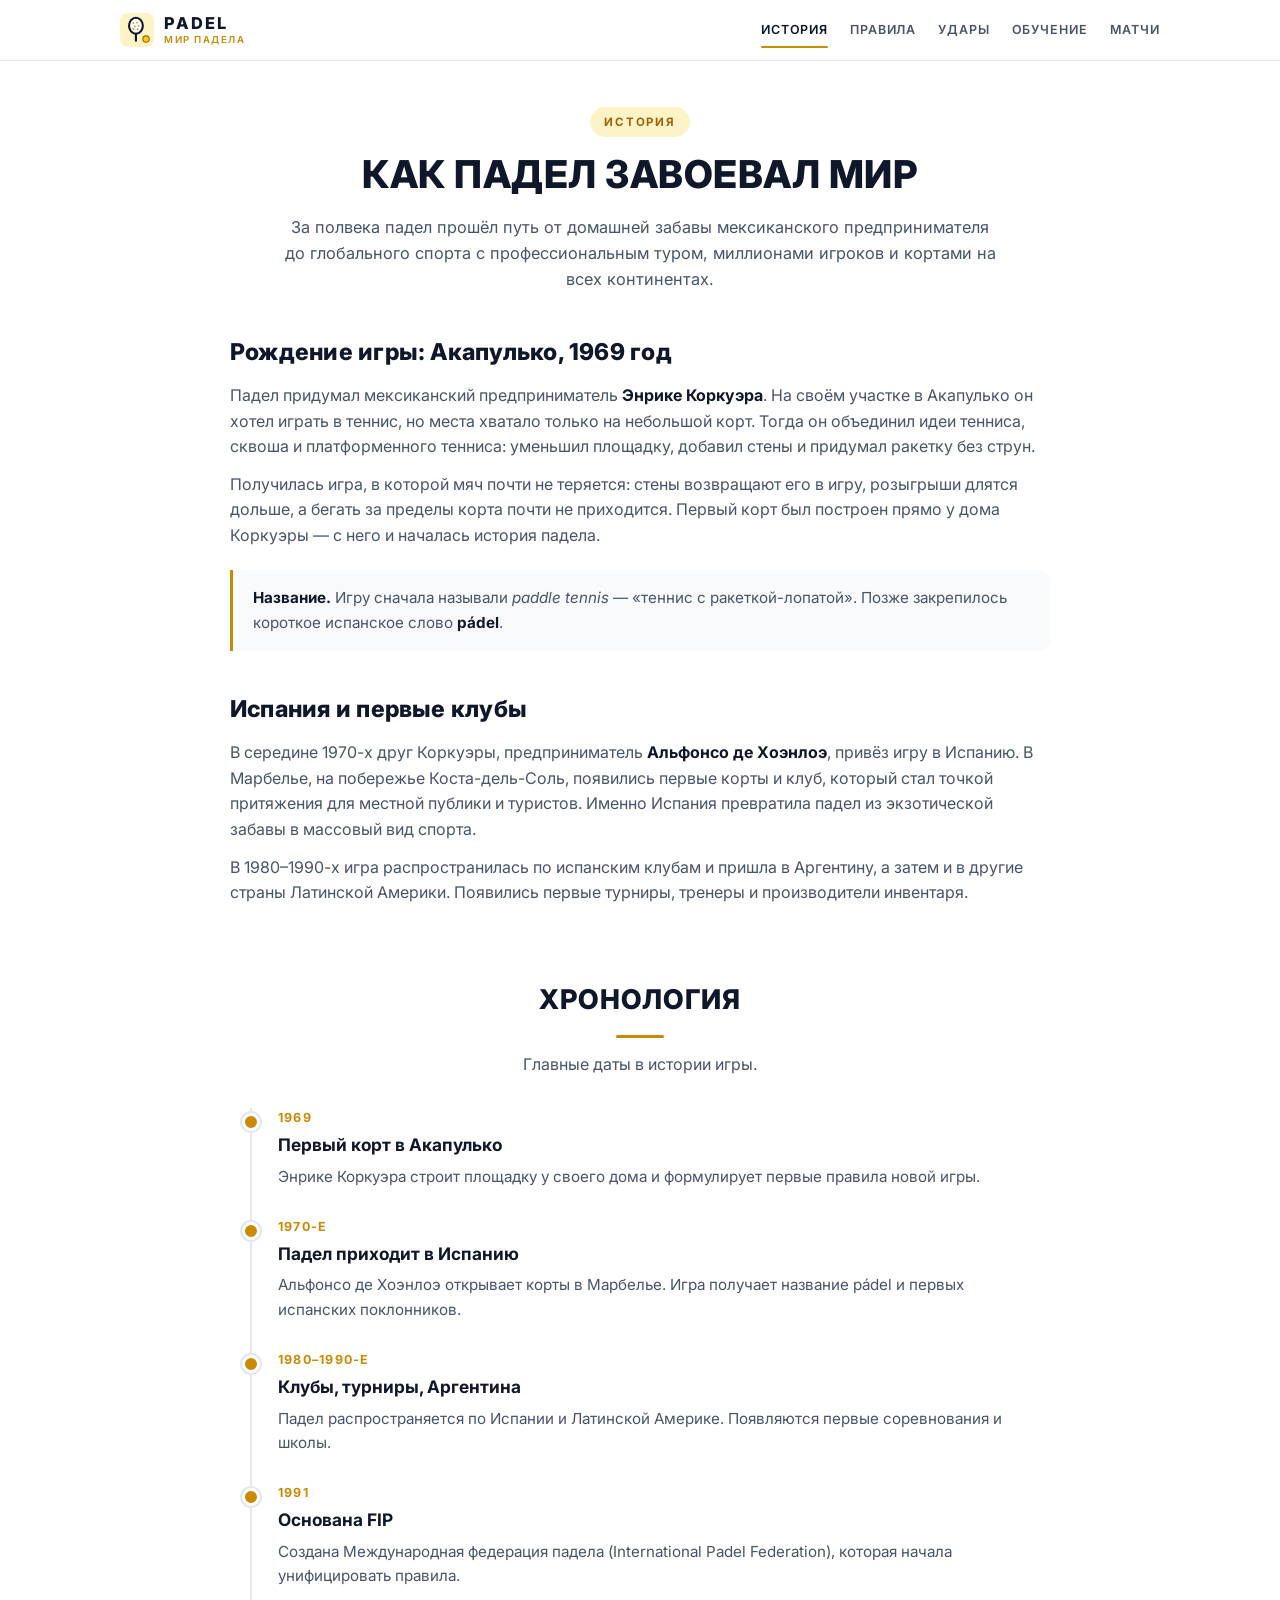
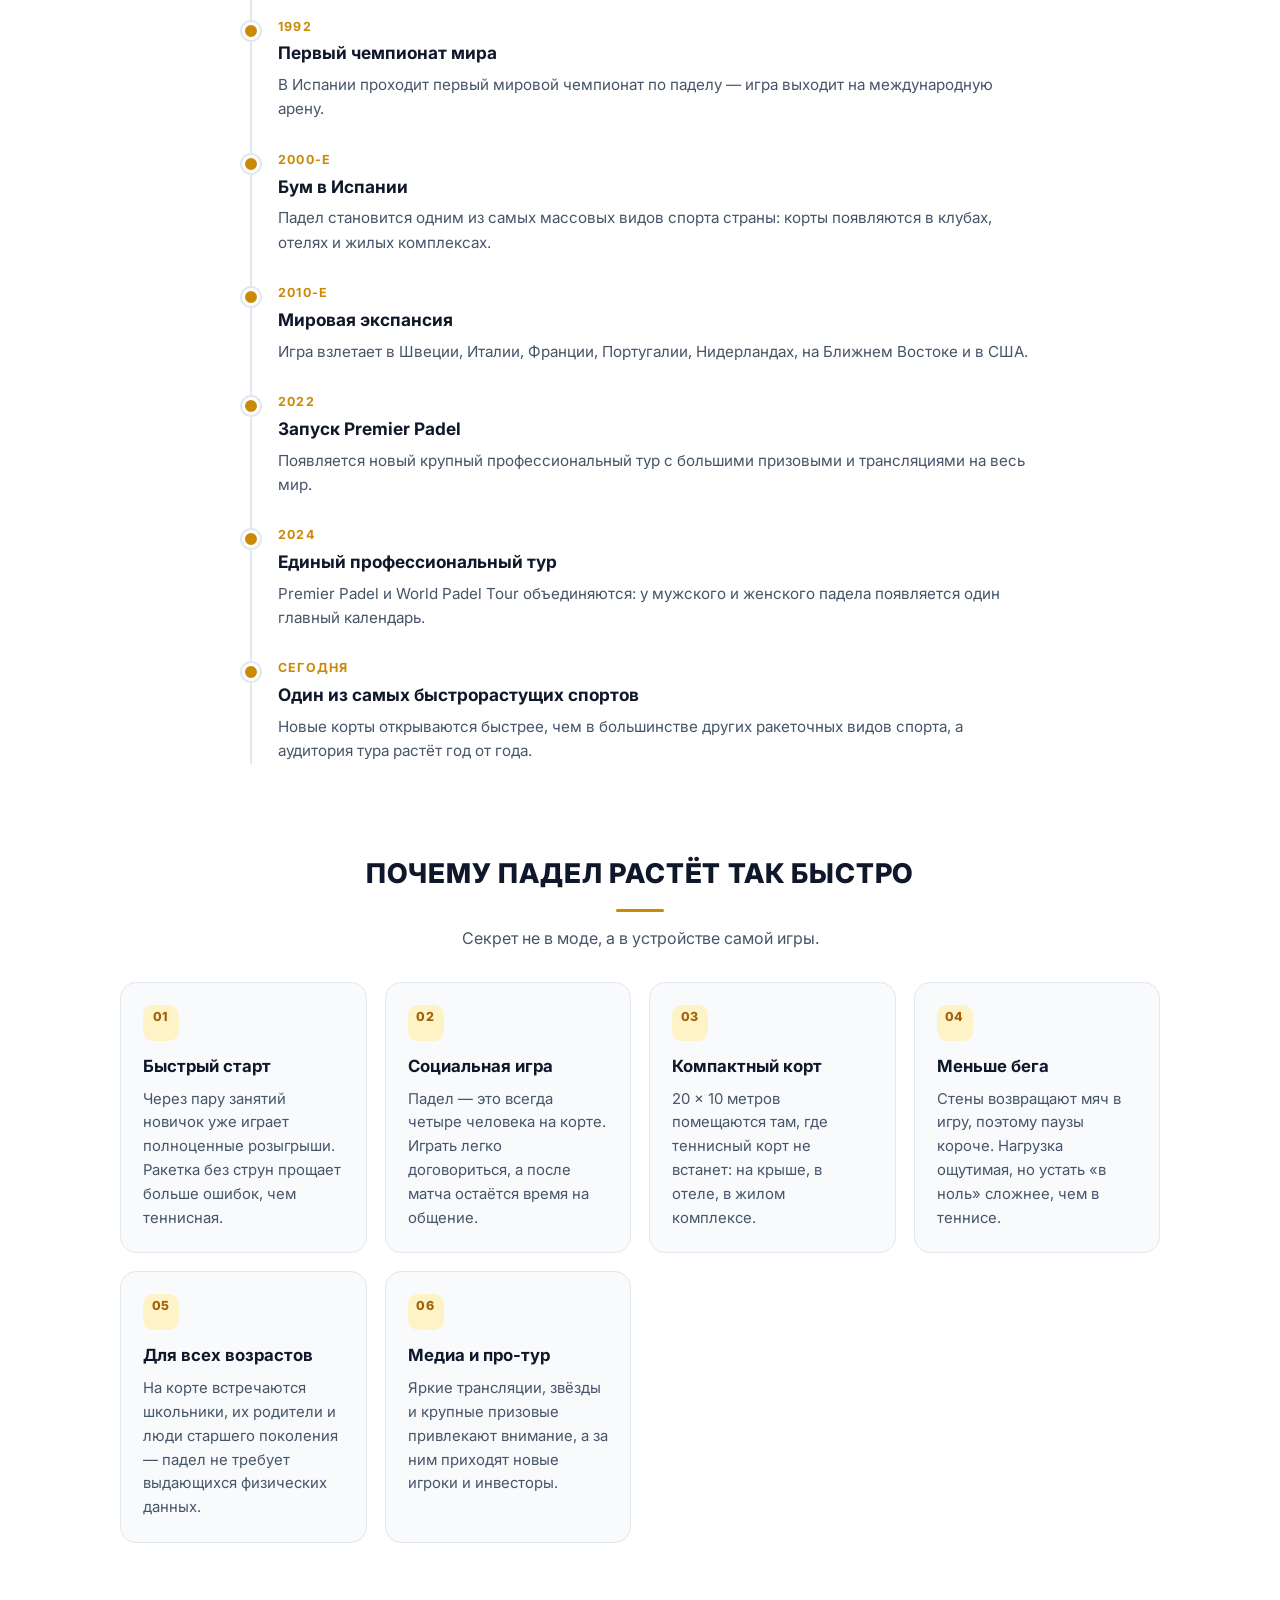
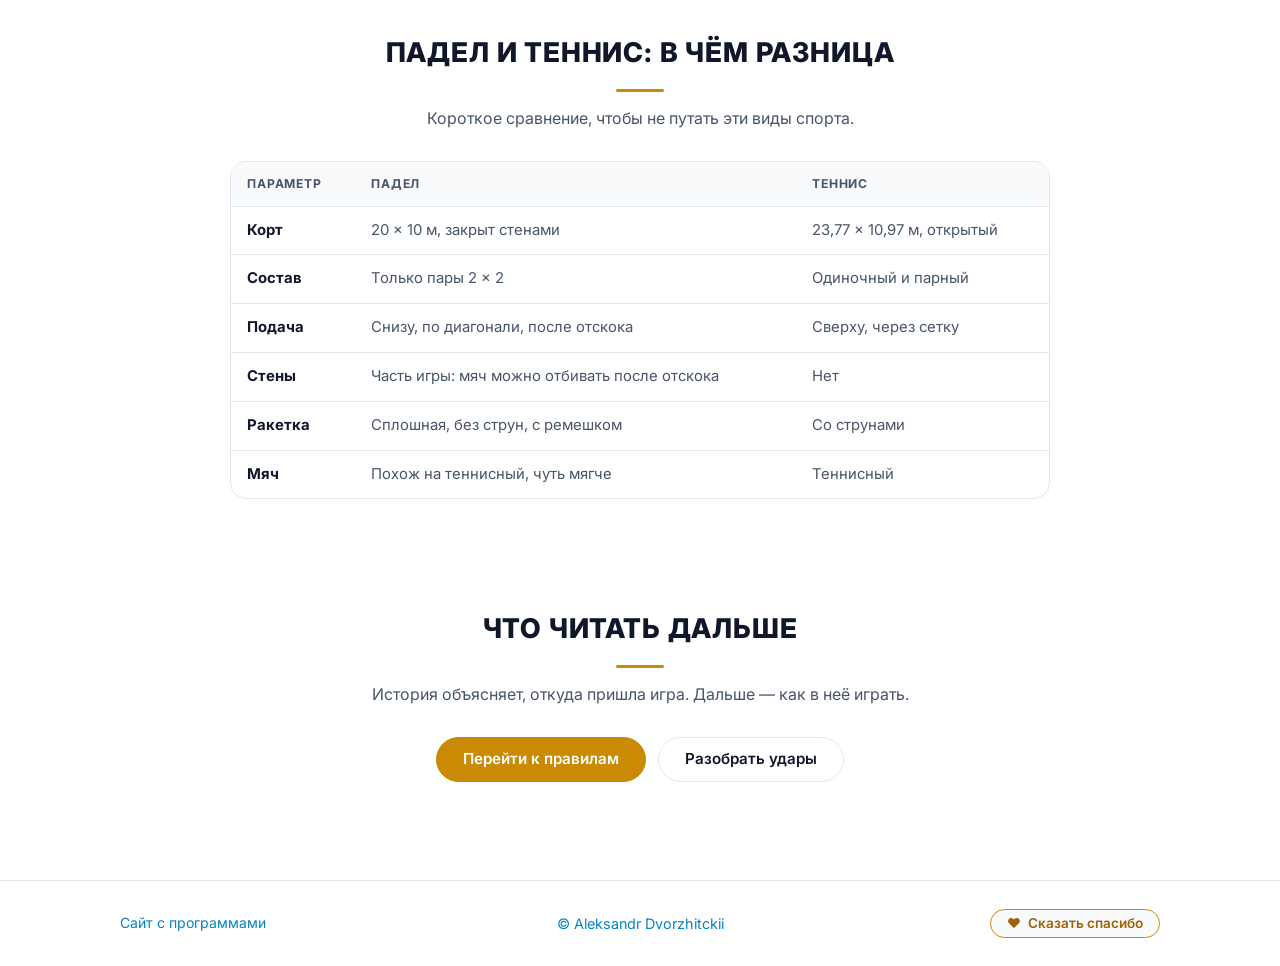
==== history.html @ b7a2c3af "Сайт про падел: история, правила, удары и видео" ====
<!DOCTYPE html>
<html lang="ru">
<head>
  <meta charset="UTF-8" />
  <meta name="viewport" content="width=device-width, initial-scale=1.0" />
  <title>История падела и рост популярности — PADEL</title>
  <link rel="icon" type="image/svg+xml" href="assets/img/logo.svg" />
  <meta name="description" content="История падела: от первого корта в Акапулько в 1969 году до мирового бума. Как игра появилась, пришла в Испанию и стала одним из самых быстрорастущих видов спорта." />
  <meta property="og:title" content="История падела и рост популярности" />
  <meta property="og:description" content="От Акапулько-1969 до профессионального тура Premier Padel: как падел завоевал мир." />
  <meta property="og:type" content="article" />
  <meta property="og:locale" content="ru_RU" />

  <link rel="preconnect" href="https://fonts.googleapis.com" />
  <link rel="preconnect" href="https://fonts.gstatic.com" crossorigin />
  <link href="https://fonts.googleapis.com/css2?family=Inter:wght@400;500;600;700;800&display=swap" rel="stylesheet" />
  <link rel="stylesheet" href="assets/css/style.css" />
  <script src="assets/js/main.js" defer></script>
</head>
<body>
  <a class="skip-link" href="#main">Перейти к содержимому</a>

  <header class="site-header">
    <div class="container header-inner">
      <a class="brand" href="index.html" aria-label="Padel — на главную">
        <img class="brand-mark" src="assets/img/logo.svg" alt="" width="34" height="34" />
        <span class="brand-text">PADEL<small>МИР ПАДЕЛА</small></span>
      </a>
      <nav class="nav" aria-label="Основная навигация">
        <a href="history.html" aria-current="page">История</a>
        <a href="rules.html">Правила</a>
        <a href="strokes.html">Удары</a>
        <a href="tutorials.html">Обучение</a>
        <a href="matches.html">Матчи</a>
      </nav>
    </div>
  </header>

  <main id="main">
    <section class="page-head">
      <div class="container">
        <span class="eyebrow">История</span>
        <h1>Как падел завоевал мир</h1>
        <p class="lead">
          За полвека падел прошёл путь от домашней забавы мексиканского
          предпринимателя до глобального спорта с профессиональным туром,
          миллионами игроков и кортами на всех континентах.
        </p>
      </div>
    </section>

    <section class="section-tight">
      <div class="container">
        <div class="prose">
          <h2>Рождение игры: Акапулько, 1969 год</h2>
          <p>
            Падел придумал мексиканский предприниматель
            <strong>Энрике Коркуэра</strong>. На своём участке в Акапулько
            он хотел играть в теннис, но места хватало только на небольшой
            корт. Тогда он объединил идеи тенниса, сквоша и платформенного
            тенниса: уменьшил площадку, добавил стены и придумал ракетку
            без струн.
          </p>
          <p>
            Получилась игра, в которой мяч почти не теряется: стены
            возвращают его в игру, розыгрыши длятся дольше, а бегать за
            пределы корта почти не приходится. Первый корт был построен
            прямо у дома Коркуэры — с него и началась история падела.
          </p>

          <div class="callout">
            <strong>Название.</strong> Игру сначала называли
            <em>paddle tennis</em> — «теннис с ракеткой-лопатой». Позже
            закрепилось короткое испанское слово <strong>pádel</strong>.
          </div>

          <h2>Испания и первые клубы</h2>
          <p>
            В середине 1970-х друг Коркуэры, предприниматель
            <strong>Альфонсо де Хоэнлоэ</strong>, привёз игру в Испанию.
            В Марбелье, на побережье Коста-дель-Соль, появились первые
            корты и клуб, который стал точкой притяжения для местной
            публики и туристов. Именно Испания превратила падел из
            экзотической забавы в массовый вид спорта.
          </p>
          <p>
            В 1980–1990-х игра распространилась по испанским клубам и
            пришла в Аргентину, а затем и в другие страны Латинской
            Америки. Появились первые турниры, тренеры и производители
            инвентаря.
          </p>
        </div>
      </div>
    </section>
    <section class="section" aria-labelledby="timeline-title">
      <div class="container">
        <div class="section-head">
          <h2 id="timeline-title">Хронология</h2>
          <p>Главные даты в истории игры.</p>
        </div>

        <ul class="timeline">
          <li>
            <time>1969</time>
            <h3>Первый корт в Акапулько</h3>
            <p>Энрике Коркуэра строит площадку у своего дома и формулирует первые правила новой игры.</p>
          </li>
          <li>
            <time>1970-е</time>
            <h3>Падел приходит в Испанию</h3>
            <p>Альфонсо де Хоэнлоэ открывает корты в Марбелье. Игра получает название pádel и первых испанских поклонников.</p>
          </li>
          <li>
            <time>1980–1990-е</time>
            <h3>Клубы, турниры, Аргентина</h3>
            <p>Падел распространяется по Испании и Латинской Америке. Появляются первые соревнования и школы.</p>
          </li>
          <li>
            <time>1991</time>
            <h3>Основана FIP</h3>
            <p>Создана Международная федерация падела (International Padel Federation), которая начала унифицировать правила.</p>
          </li>
          <li>
            <time>1992</time>
            <h3>Первый чемпионат мира</h3>
            <p>В Испании проходит первый мировой чемпионат по паделу — игра выходит на международную арену.</p>
          </li>
          <li>
            <time>2000-е</time>
            <h3>Бум в Испании</h3>
            <p>Падел становится одним из самых массовых видов спорта страны: корты появляются в клубах, отелях и жилых комплексах.</p>
          </li>
          <li>
            <time>2010-е</time>
            <h3>Мировая экспансия</h3>
            <p>Игра взлетает в Швеции, Италии, Франции, Португалии, Нидерландах, на Ближнем Востоке и в США.</p>
          </li>
          <li>
            <time>2022</time>
            <h3>Запуск Premier Padel</h3>
            <p>Появляется новый крупный профессиональный тур с большими призовыми и трансляциями на весь мир.</p>
          </li>
          <li>
            <time>2024</time>
            <h3>Единый профессиональный тур</h3>
            <p>Premier Padel и World Padel Tour объединяются: у мужского и женского падела появляется один главный календарь.</p>
          </li>
          <li>
            <time>Сегодня</time>
            <h3>Один из самых быстрорастущих спортов</h3>
            <p>Новые корты открываются быстрее, чем в большинстве других ракеточных видов спорта, а аудитория тура растёт год от года.</p>
          </li>
        </ul>
      </div>
    </section>
    <section class="section" aria-labelledby="growth-title">
      <div class="container">
        <div class="section-head">
          <h2 id="growth-title">Почему падел растёт так быстро</h2>
          <p>Секрет не в моде, а в устройстве самой игры.</p>
        </div>

        <div class="feature-grid">
          <div class="feature">
            <span class="icon" aria-hidden="true">🚀</span>
            <h3>Быстрый старт</h3>
            <p>Через пару занятий новичок уже играет полноценные розыгрыши. Ракетка без струн прощает больше ошибок, чем теннисная.</p>
          </div>
          <div class="feature">
            <span class="icon" aria-hidden="true">🤝</span>
            <h3>Социальная игра</h3>
            <p>Падел — это всегда четыре человека на корте. Играть легко договориться, а после матча остаётся время на общение.</p>
          </div>
          <div class="feature">
            <span class="icon" aria-hidden="true">📐</span>
            <h3>Компактный корт</h3>
            <p>20 × 10 метров помещаются там, где теннисный корт не встанет: на крыше, в отеле, в жилом комплексе.</p>
          </div>
          <div class="feature">
            <span class="icon" aria-hidden="true">⏱️</span>
            <h3>Меньше бега</h3>
            <p>Стены возвращают мяч в игру, поэтому паузы короче. Нагрузка ощутимая, но устать «в ноль» сложнее, чем в теннисе.</p>
          </div>
          <div class="feature">
            <span class="icon" aria-hidden="true">👨‍👩‍👧</span>
            <h3>Для всех возрастов</h3>
            <p>На корте встречаются школьники, их родители и люди старшего поколения — падел не требует выдающихся физических данных.</p>
          </div>
          <div class="feature">
            <span class="icon" aria-hidden="true">📺</span>
            <h3>Медиа и про-тур</h3>
            <p>Яркие трансляции, звёзды и крупные призовые привлекают внимание, а за ним приходят новые игроки и инвесторы.</p>
          </div>
        </div>
      </div>
    </section>

    <section class="section" aria-labelledby="compare-title">
      <div class="container">
        <div class="section-head">
          <h2 id="compare-title">Падел и теннис: в чём разница</h2>
          <p>Короткое сравнение, чтобы не путать эти виды спорта.</p>
        </div>

        <div class="prose">
          <div class="table-wrap">
            <table>
              <thead>
                <tr>
                  <th scope="col">Параметр</th>
                  <th scope="col">Падел</th>
                  <th scope="col">Теннис</th>
                </tr>
              </thead>
              <tbody>
                <tr>
                  <td><strong>Корт</strong></td>
                  <td>20 × 10 м, закрыт стенами</td>
                  <td>23,77 × 10,97 м, открытый</td>
                </tr>
                <tr>
                  <td><strong>Состав</strong></td>
                  <td>Только пары 2 × 2</td>
                  <td>Одиночный и парный</td>
                </tr>
                <tr>
                  <td><strong>Подача</strong></td>
                  <td>Снизу, по диагонали, после отскока</td>
                  <td>Сверху, через сетку</td>
                </tr>
                <tr>
                  <td><strong>Стены</strong></td>
                  <td>Часть игры: мяч можно отбивать после отскока</td>
                  <td>Нет</td>
                </tr>
                <tr>
                  <td><strong>Ракетка</strong></td>
                  <td>Сплошная, без струн, с ремешком</td>
                  <td>Со струнами</td>
                </tr>
                <tr>
                  <td><strong>Мяч</strong></td>
                  <td>Похож на теннисный, чуть мягче</td>
                  <td>Теннисный</td>
                </tr>
              </tbody>
            </table>
          </div>
        </div>
      </div>
    </section>

    <section class="section" aria-labelledby="next-title">
      <div class="container">
        <div class="section-head">
          <h2 id="next-title">Что читать дальше</h2>
          <p>История объясняет, откуда пришла игра. Дальше — как в неё играть.</p>
        </div>
        <div class="hero-actions">
          <a class="btn btn-primary" href="rules.html">Перейти к правилам</a>
          <a class="btn btn-ghost" href="strokes.html">Разобрать удары</a>
        </div>
      </div>
    </section>
  </main>

  <footer>
    <div class="container footer-inner">
      <div class="footer-links">
        <a href="https://www.dvorzhik.site/">Сайт с программами</a>
      </div>
      <a class="footer-copy" href="https://t.me/dvorzhik" target="_blank" rel="noopener noreferrer">© Aleksandr Dvorzhitckii</a>
      <a class="support-btn"
         id="supportBtn"
         href="https://web.tribute.tg/d/QPI"
         target="_blank"
         rel="noopener noreferrer"
         title="Поддержать проект">
        <span class="support-btn__icon" id="supportIcon" aria-hidden="true">❤️</span>
        <span class="support-btn__label" id="supportLabel">Сказать спасибо</span>
      </a>
    </div>
  </footer>
</body>
</html>
---- assets/css/style.css ----
/* ============================================================
   PADEL — всё о паделе
   Стилистика: референс dvorzhik.ru (Inter, светлая тема,
   акцент #ca8a04, карточки #f8fafc, подвал в три колонки)
   ============================================================ */

:root {
  --bg: #ffffff;
  --card-bg: #f8fafc;
  --card-border: #e2e8f0;
  --accent: #ca8a04;
  --accent-hover: #a16207;
  --accent-soft: #fef3c7;
  --text-main: #0f172a;
  --text-muted: #475569;
  --link: #0284c7;
  --radius: 16px;
  --shadow: 0 12px 28px rgba(15, 23, 42, 0.08);
}

* {
  box-sizing: border-box;
  margin: 0;
  padding: 0;
}

html {
  scroll-behavior: smooth;
}

body {
  font-family: 'Inter', system-ui, -apple-system, sans-serif;
  background-color: var(--bg);
  color: var(--text-main);
  line-height: 1.6;
  -webkit-font-smoothing: antialiased;
  display: flex;
  flex-direction: column;
  min-height: 100vh;
}

main {
  flex: 1 0 auto;
}

a {
  color: var(--link);
  text-decoration: none;
  transition: color 0.2s;
}

a:hover {
  color: var(--accent);
}

img,
svg {
  max-width: 100%;
}

:focus-visible {
  outline: 2px solid var(--accent);
  outline-offset: 3px;
}

.container {
  max-width: 1080px;
  margin: 0 auto;
  padding: 0 20px;
  width: 100%;
}

.visually-hidden {
  position: absolute;
  width: 1px;
  height: 1px;
  margin: -1px;
  padding: 0;
  overflow: hidden;
  clip: rect(0 0 0 0);
  white-space: nowrap;
  border: 0;
}

.skip-link {
  position: absolute;
  left: 16px;
  top: -60px;
  z-index: 100;
  background: var(--accent);
  color: #fff;
  padding: 10px 18px;
  border-radius: 0 0 10px 10px;
  font-weight: 600;
  transition: top 0.2s;
}

.skip-link:focus {
  top: 0;
  color: #fff;
}

/* ---------- Шапка сайта ---------- */

.site-header {
  position: sticky;
  top: 0;
  z-index: 50;
  background: rgba(255, 255, 255, 0.94);
  backdrop-filter: blur(8px);
  border-bottom: 1px solid var(--card-border);
}

.header-inner {
  display: flex;
  align-items: center;
  justify-content: space-between;
  gap: 14px 28px;
  flex-wrap: wrap;
  padding-top: 13px;
  padding-bottom: 13px;
}

.brand {
  display: inline-flex;
  align-items: center;
  gap: 10px;
  color: var(--text-main);
  font-size: 1.02rem;
  font-weight: 800;
  letter-spacing: 0.14em;
  text-transform: uppercase;
  line-height: 1;
}

.brand:hover {
  color: var(--text-main);
}

.brand-mark {
  width: 34px;
  height: 34px;
  flex: 0 0 auto;
}

.brand-text small {
  display: block;
  margin-top: 4px;
  font-size: 0.6rem;
  font-weight: 600;
  letter-spacing: 0.16em;
  color: var(--accent);
}

.nav {
  display: flex;
  align-items: center;
  gap: 22px;
}

.nav a {
  position: relative;
  padding: 6px 0;
  font-size: 0.78rem;
  font-weight: 600;
  letter-spacing: 0.07em;
  text-transform: uppercase;
  color: var(--text-muted);
  white-space: nowrap;
}

.nav a:hover {
  color: var(--accent);
}

.nav a[aria-current='page'] {
  color: var(--text-main);
}

.nav a[aria-current='page']::after {
  content: '';
  position: absolute;
  left: 0;
  right: 0;
  bottom: -2px;
  height: 2px;
  border-radius: 2px;
  background: var(--accent);
}

/* ---------- Заголовки страниц (как в референсе) ---------- */

.top-title-sec {
  padding: 35px 0 20px;
  text-align: center;
}

.top-title-sec h1 {
  font-size: 2.2rem;
  font-weight: 800;
  letter-spacing: 0.5px;
  color: var(--text-main);
  text-transform: uppercase;
}

.page-head {
  padding: 46px 0 6px;
  text-align: center;
}

.page-head h1 {
  font-size: clamp(1.7rem, 4vw, 2.4rem);
  font-weight: 800;
  letter-spacing: 0.5px;
  text-transform: uppercase;
  line-height: 1.2;
}

.page-head .eyebrow {
  margin-bottom: 14px;
}

.page-head .lead {
  max-width: 720px;
  margin: 16px auto 0;
  color: var(--text-muted);
  font-size: 1.02rem;
}

.eyebrow {
  display: inline-flex;
  align-items: center;
  gap: 8px;
  padding: 6px 14px;
  border-radius: 999px;
  background: var(--accent-soft);
  color: var(--accent-hover);
  font-size: 0.72rem;
  font-weight: 700;
  letter-spacing: 0.16em;
  text-transform: uppercase;
}

/* ---------- Главный экран ---------- */

.hero {
  position: relative;
  overflow: hidden;
  padding: 58px 0 30px;
  text-align: center;
}

.hero-court {
  position: absolute;
  top: 50%;
  left: 50%;
  width: min(1180px, 130%);
  transform: translate(-50%, -50%);
  opacity: 0.5;
  pointer-events: none;
  z-index: -1;
}

.hero h1 {
  max-width: 900px;
  margin: 16px auto 0;
  font-size: clamp(2rem, 5.4vw, 3.3rem);
  font-weight: 800;
  line-height: 1.12;
  letter-spacing: 0.01em;
  text-transform: uppercase;
}

.hero h1 .accent {
  color: var(--accent);
}

.hero-lead {
  max-width: 660px;
  margin: 20px auto 0;
  color: var(--text-muted);
  font-size: 1.04rem;
}

.hero-actions {
  display: flex;
  flex-wrap: wrap;
  justify-content: center;
  gap: 12px;
  margin-top: 28px;
}

.btn {
  display: inline-flex;
  align-items: center;
  justify-content: center;
  gap: 8px;
  padding: 12px 26px;
  border: 1px solid transparent;
  border-radius: 999px;
  font-family: inherit;
  font-size: 0.95rem;
  font-weight: 600;
  line-height: 1.2;
  cursor: pointer;
  transition: background-color 0.25s, color 0.25s, border-color 0.25s,
    transform 0.25s, box-shadow 0.25s;
}

.btn-primary {
  background: var(--accent);
  border-color: var(--accent);
  color: #ffffff;
}

.btn-primary:hover,
.btn-primary:focus-visible {
  background: var(--accent-hover);
  border-color: var(--accent-hover);
  color: #ffffff;
  transform: translateY(-2px);
  box-shadow: 0 8px 18px rgba(202, 138, 4, 0.25);
}

.btn-ghost {
  background: #ffffff;
  border-color: var(--card-border);
  color: var(--text-main);
}

.btn-ghost:hover,
.btn-ghost:focus-visible {
  border-color: var(--accent);
  color: var(--accent-hover);
  transform: translateY(-2px);
}

/* ---------- Показатели ---------- */

.stats {
  display: grid;
  grid-template-columns: repeat(auto-fit, minmax(150px, 1fr));
  gap: 16px;
  margin-top: 38px;
}

.stat {
  padding: 18px 16px;
  background: var(--card-bg);
  border: 1px solid var(--card-border);
  border-radius: var(--radius);
  text-align: center;
}

.stat b {
  display: block;
  font-size: 1.55rem;
  font-weight: 800;
  letter-spacing: 0.02em;
}

.stat span {
  display: block;
  margin-top: 2px;
  color: var(--text-muted);
  font-size: 0.83rem;
}

/* ---------- Секции ---------- */

.section {
  padding: 44px 0;
}

.section-tight {
  padding: 28px 0;
}

.section-head {
  max-width: 720px;
  margin: 0 auto 30px;
  text-align: center;
}

.section-head h2 {
  font-size: clamp(1.35rem, 3vw, 1.7rem);
  font-weight: 800;
  letter-spacing: 0.03em;
  text-transform: uppercase;
}

.section-head h2::after {
  content: '';
  display: block;
  width: 48px;
  height: 3px;
  margin: 14px auto 0;
  border-radius: 3px;
  background: var(--accent);
}

.section-head p {
  margin-top: 14px;
  color: var(--text-muted);
}

/* ---------- Сетка карточек разделов ---------- */

.projects {
  padding: 10px 0 20px;
}

.grid {
  display: flex;
  flex-wrap: wrap;
  justify-content: center;
  gap: 20px;
}

.card {
  display: flex;
  flex: 1 1 300px;
  flex-direction: column;
  max-width: 340px;
  overflow: hidden;
  background: var(--card-bg);
  border: 1px solid var(--card-border);
  border-radius: var(--radius);
  color: var(--text-main);
  text-decoration: none;
  transition: transform 0.2s, box-shadow 0.2s, border-color 0.2s;
}

.card:hover {
  transform: translateY(-4px);
  box-shadow: var(--shadow);
  border-color: var(--accent);
  color: var(--text-main);
}

.card-img {
  display: block;
  width: 100%;
  height: auto;
  aspect-ratio: 1 / 1;
  object-fit: cover;
  background: #ffffff;
  border-bottom: 1px solid var(--card-border);
}

.card-body {
  display: flex;
  flex-direction: column;
  flex-grow: 1;
  padding: 22px 24px 24px;
}

.card h3 {
  margin-bottom: 8px;
  font-size: 1.3rem;
  font-weight: 700;
}

.card p {
  flex-grow: 1;
  color: var(--text-muted);
  font-size: 0.95rem;
}

.card .card-link {
  margin-top: 16px;
  color: var(--accent);
  font-size: 0.95rem;
  font-weight: 600;
}

.card:hover .card-link {
  color: var(--accent-hover);
}

/* ---------- Инфоблоки ---------- */

.feature-grid {
  display: grid;
  grid-template-columns: repeat(auto-fit, minmax(240px, 1fr));
  gap: 18px;
  counter-reset: feature;
}

.feature {
  padding: 22px;
  background: var(--card-bg);
  border: 1px solid var(--card-border);
  border-radius: var(--radius);
  counter-increment: feature;
}

.feature .icon {
  display: grid;
  place-items: center;
  width: 36px;
  height: 36px;
  margin-bottom: 12px;
  border-radius: 10px;
  background: var(--accent-soft);
  font-size: 0;
  line-height: 1;
}

.feature .icon::before {
  content: counter(feature, decimal-leading-zero);
  color: var(--accent-hover);
  font-size: 0.78rem;
  font-weight: 800;
  letter-spacing: 0.06em;
}

.feature h3 {
  margin-bottom: 8px;
  font-size: 1.05rem;
  font-weight: 700;
}

.feature p {
  color: var(--text-muted);
  font-size: 0.93rem;
}

/* ---------- Текстовые страницы ---------- */

.prose {
  max-width: 820px;
  margin: 0 auto;
}

.prose > p,
.prose > ul,
.prose > ol {
  color: var(--text-muted);
}

.prose h2 {
  margin: 40px 0 12px;
  font-size: 1.45rem;
  font-weight: 800;
  letter-spacing: 0.01em;
}

.prose h2:first-child {
  margin-top: 8px;
}

.prose h3 {
  margin: 26px 0 8px;
  font-size: 1.1rem;
  font-weight: 700;
}

.prose p + p {
  margin-top: 12px;
}

.prose ul,
.prose ol {
  display: grid;
  gap: 8px;
  margin: 12px 0 0 22px;
}

.prose li::marker {
  color: var(--accent);
}

.prose strong {
  color: var(--text-main);
}

.prose a {
  text-decoration: underline;
  text-underline-offset: 2px;
}

.callout {
  margin: 22px 0;
  padding: 16px 20px;
  background: var(--card-bg);
  border-left: 3px solid var(--accent);
  border-radius: 0 12px 12px 0;
  color: var(--text-muted);
  font-size: 0.95rem;
}

.callout strong {
  color: var(--text-main);
}

/* ---------- Таймлайн ---------- */

.timeline {
  position: relative;
  max-width: 780px;
  margin: 0 auto;
  padding-left: 26px;
  border-left: 2px solid var(--card-border);
  list-style: none;
}

.timeline li {
  position: relative;
  padding-bottom: 28px;
}

.timeline li:last-child {
  padding-bottom: 0;
}

.timeline li::before {
  content: '';
  position: absolute;
  left: -36px;
  top: 5px;
  width: 12px;
  height: 12px;
  background: var(--accent);
  border: 3px solid #ffffff;
  border-radius: 50%;
  box-shadow: 0 0 0 2px var(--card-border);
}

.timeline time {
  display: block;
  color: var(--accent);
  font-size: 0.78rem;
  font-weight: 700;
  letter-spacing: 0.1em;
  text-transform: uppercase;
}

.timeline h3 {
  margin: 3px 0 6px;
  font-size: 1.08rem;
  font-weight: 700;
}

.timeline p {
  color: var(--text-muted);
  font-size: 0.95rem;
}

/* ---------- Таблицы ---------- */

.table-wrap {
  margin: 20px 0;
  overflow-x: auto;
  background: #ffffff;
  border: 1px solid var(--card-border);
  border-radius: var(--radius);
}

table {
  width: 100%;
  min-width: 460px;
  border-collapse: collapse;
  font-size: 0.93rem;
}

th,
td {
  padding: 12px 16px;
  text-align: left;
  border-bottom: 1px solid var(--card-border);
}

th {
  background: var(--card-bg);
  color: var(--text-muted);
  font-size: 0.76rem;
  font-weight: 700;
  letter-spacing: 0.07em;
  text-transform: uppercase;
}

td {
  color: var(--text-muted);
  vertical-align: top;
}

td strong {
  color: var(--text-main);
}

tbody tr:last-child td {
  border-bottom: none;
}


/* ---------- Правила: схема корта и шаги ---------- */

.court-figure {
  margin: 8px 0 26px;
  padding: 18px;
  background: var(--card-bg);
  border: 1px solid var(--card-border);
  border-radius: var(--radius);
}

.court-figure img {
  display: block;
  width: 100%;
  height: auto;
}

.court-figure figcaption {
  margin-top: 10px;
  color: var(--text-muted);
  font-size: 0.82rem;
  text-align: center;
}

.rule-grid {
  display: grid;
  grid-template-columns: repeat(auto-fit, minmax(220px, 1fr));
  gap: 18px;
  margin: 20px 0;
}

.rule-card {
  padding: 22px;
  background: var(--card-bg);
  border: 1px solid var(--card-border);
  border-radius: var(--radius);
}

.rule-card h3 {
  margin: 0 0 8px;
  font-size: 1.02rem;
}

.rule-card p {
  color: var(--text-muted);
  font-size: 0.92rem;
}

.rule-card .rule-value {
  display: block;
  margin-bottom: 4px;
  color: var(--accent-hover);
  font-size: 1.35rem;
  font-weight: 800;
  letter-spacing: 0.02em;
}

.steps {
  display: grid;
  gap: 14px;
  margin: 18px 0 0;
  counter-reset: step;
  list-style: none;
}

.steps li {
  position: relative;
  padding: 16px 18px 16px 58px;
  background: var(--card-bg);
  border: 1px solid var(--card-border);
  border-radius: 14px;
  color: var(--text-muted);
  font-size: 0.94rem;
}

.steps li::before {
  counter-increment: step;
  content: counter(step);
  position: absolute;
  left: 16px;
  top: 15px;
  display: grid;
  place-items: center;
  width: 28px;
  height: 28px;
  border-radius: 50%;
  background: var(--accent);
  color: #ffffff;
  font-size: 0.85rem;
  font-weight: 700;
}

.steps li strong {
  color: var(--text-main);
}

/* ---------- Удары ---------- */

.shot-list {
  display: grid;
  gap: 24px;
}

.shot {
  display: grid;
  grid-template-columns: minmax(0, 1.05fr) minmax(0, 1fr);
  overflow: hidden;
  background: var(--card-bg);
  border: 1px solid var(--card-border);
  border-radius: 18px;
  scroll-margin-top: 92px;
  transition: border-color 0.2s, box-shadow 0.2s;
}

.shot:hover {
  border-color: var(--accent);
  box-shadow: var(--shadow);
}

.shot-media {
  display: flex;
  align-items: center;
  background: #ffffff;
  border-right: 1px solid var(--card-border);
}

.shot-media img {
  display: block;
  width: 100%;
  height: 100%;
  aspect-ratio: 4 / 3;
  object-fit: cover;
}

.shot:nth-child(even) .shot-media {
  order: 2;
  border-right: none;
  border-left: 1px solid var(--card-border);
}

.shot-body {
  padding: 26px 28px;
}

.shot-tag {
  display: inline-block;
  padding: 4px 10px;
  border-radius: 999px;
  background: var(--accent-soft);
  color: var(--accent-hover);
  font-size: 0.68rem;
  font-weight: 700;
  letter-spacing: 0.12em;
  text-transform: uppercase;
}

.shot-body h2 {
  margin: 10px 0 4px;
  font-size: 1.35rem;
  font-weight: 800;
  line-height: 1.25;
}

.shot-subtitle {
  color: var(--accent);
  font-size: 0.8rem;
  font-weight: 600;
  letter-spacing: 0.08em;
  text-transform: uppercase;
}

.shot-body p {
  margin-top: 10px;
  color: var(--text-muted);
  font-size: 0.94rem;
}

.shot-meta {
  display: grid;
  gap: 8px;
  margin-top: 16px;
  font-size: 0.88rem;
}

.shot-meta div {
  display: grid;
  grid-template-columns: 104px minmax(0, 1fr);
  gap: 10px;
}

.shot-meta dt {
  color: var(--text-main);
  font-weight: 700;
}

.shot-meta dd {
  margin: 0;
  color: var(--text-muted);
}

.shot-jump {
  display: flex;
  flex-wrap: wrap;
  justify-content: center;
  gap: 8px;
  max-width: 900px;
  margin: 0 auto 26px;
}

.shot-jump a {
  padding: 7px 14px;
  border: 1px solid var(--card-border);
  border-radius: 999px;
  background: var(--card-bg);
  color: var(--text-muted);
  font-size: 0.82rem;
  font-weight: 600;
  transition: border-color 0.2s, color 0.2s, background-color 0.2s;
}

.shot-jump a:hover {
  border-color: var(--accent);
  background: var(--accent-soft);
  color: var(--accent-hover);
}


/* ---------- Видео ---------- */

.video-grid {
  display: grid;
  grid-template-columns: repeat(auto-fit, minmax(min(300px, 100%), 1fr));
  gap: 22px;
}

.video-card {
  display: flex;
  flex-direction: column;
  overflow: hidden;
  background: var(--card-bg);
  border: 1px solid var(--card-border);
  border-radius: var(--radius);
  transition: transform 0.2s, box-shadow 0.2s, border-color 0.2s;
}

.video-card:hover {
  transform: translateY(-4px);
  border-color: var(--accent);
  box-shadow: var(--shadow);
}

.video-frame {
  position: relative;
  display: block;
  width: 100%;
  aspect-ratio: 16 / 9;
  padding: 0;
  overflow: hidden;
  border: 0;
  background: #0f172a;
  cursor: pointer;
}

.video-frame img {
  width: 100%;
  height: 100%;
  object-fit: cover;
  display: block;
  opacity: 0.88;
  transition: opacity 0.25s, transform 0.35s;
}

.video-frame:hover img,
.video-frame:focus-visible img {
  opacity: 1;
  transform: scale(1.03);
}

.video-frame iframe {
  position: absolute;
  inset: 0;
  width: 100%;
  height: 100%;
  border: 0;
}

.play-btn {
  position: absolute;
  top: 50%;
  left: 50%;
  display: grid;
  place-items: center;
  width: 58px;
  height: 58px;
  transform: translate(-50%, -50%);
  background: rgba(255, 255, 255, 0.95);
  border-radius: 50%;
  box-shadow: 0 10px 24px rgba(15, 23, 42, 0.28);
  transition: transform 0.2s, background-color 0.2s;
}

.play-btn::before {
  content: '';
  width: 0;
  height: 0;
  margin-left: 4px;
  border-top: 10px solid transparent;
  border-bottom: 10px solid transparent;
  border-left: 16px solid var(--accent-hover);
}

.video-frame:hover .play-btn,
.video-frame:focus-visible .play-btn {
  transform: translate(-50%, -50%) scale(1.08);
  background: #ffffff;
}

.video-card-body {
  display: flex;
  flex: 1;
  flex-direction: column;
  gap: 8px;
  padding: 18px 20px 20px;
}

.video-card-body h3 {
  font-size: 1.02rem;
  font-weight: 700;
  line-height: 1.35;
}

.video-card-body p {
  flex: 1;
  color: var(--text-muted);
  font-size: 0.9rem;
}

.video-meta {
  color: var(--accent);
  font-size: 0.7rem;
  font-weight: 700;
  letter-spacing: 0.1em;
  text-transform: uppercase;
}

.video-note {
  margin-top: 20px;
  color: var(--text-muted);
  font-size: 0.85rem;
  text-align: center;
}

/* ---------- Подвал (как в референсе) ---------- */

footer {
  border-top: 1px solid var(--card-border);
  margin-top: 54px;
  padding: 28px 0;
  text-align: center;
  color: var(--text-muted);
  font-size: 0.9rem;
}

/* Подвал: ссылки слева, копирайт строго по центру, кнопка поддержки
   справа. Боковые колонки равны (1fr), поэтому центр не съезжает. */
.footer-inner {
  display: grid;
  grid-template-columns: 1fr auto 1fr;
  align-items: center;
  gap: 10px 16px;
}

.footer-links {
  display: flex;
  flex-wrap: wrap;
  justify-self: start;
  gap: 6px 18px;
  font-size: 0.88rem;
}

.footer-copy {
  justify-self: center;
  text-align: center;
}

/* ---------- Кнопка поддержки ---------- */

.support-btn {
  position: relative;
  display: inline-flex;
  align-items: center;
  justify-content: center;
  gap: 7px;
  padding: 7px 16px;
  border: 1px solid var(--accent);
  border-radius: 999px;
  background: var(--card-bg);
  color: var(--accent-hover);
  font-family: inherit;
  font-size: 0.85rem;
  font-weight: 600;
  line-height: 1;
  white-space: nowrap;
  /* Ширина кнопки не меняется при смене фразы: значение считает скрипт
     по самой широкой надписи, а 0.85rem — запас до загрузки Inter */
  min-width: 12.5em;
  transition: background-color 0.3s, color 0.3s, border-color 0.3s,
    transform 0.3s, box-shadow 0.3s;
}

.support-btn__icon,
.support-btn__label {
  display: block;
  transition: opacity 0.3s ease, transform 0.3s ease;
}

.support-btn__icon.is-fading,
.support-btn__label.is-fading {
  opacity: 0;
  transform: translateY(-4px);
}

.support-btn:hover,
.support-btn:focus-visible {
  background: var(--accent);
  border-color: var(--accent);
  color: #ffffff;
  transform: translateY(-2px);
  box-shadow: 0 8px 18px rgba(202, 138, 4, 0.25);
}

.support-btn:active {
  transform: translateY(0);
}

.support-btn:focus-visible {
  outline: 2px solid var(--accent);
  outline-offset: 3px;
}

/* В подвале кнопка поддержки прижата к правому краю */
.footer-inner .support-btn {
  justify-self: end;
}

/* ---------- Адаптивность ---------- */

@media (max-width: 900px) {
  .shot {
    grid-template-columns: minmax(0, 1fr);
  }

  .shot-media,
  .shot:nth-child(even) .shot-media {
    order: 0;
    border-right: none;
    border-left: none;
    border-bottom: 1px solid var(--card-border);
  }
}

@media (max-width: 760px) {
  .header-inner {
    flex-direction: column;
    align-items: flex-start;
    gap: 10px;
    padding-top: 12px;
    padding-bottom: 0;
  }

  .nav {
    width: 100%;
    gap: 18px;
    padding: 10px 0 12px;
    overflow-x: auto;
    scrollbar-width: none;
  }

  .nav::-webkit-scrollbar {
    display: none;
  }

  .nav a {
    font-size: 0.74rem;
  }
}

@media (max-width: 820px) {
  .top-title-sec h1 {
    font-size: 1.6rem;
  }
}

@media (max-width: 480px) {
  .container {
    padding: 0 14px;
  }

  .nav {
    gap: 14px;
  }

  .nav a {
    font-size: 0.7rem;
    letter-spacing: 0.04em;
  }

  .top-title-sec h1 {
    font-size: 1.35rem;
  }

  .hero {
    padding-top: 40px;
  }

  .card {
    flex-basis: 100%;
    max-width: none;
  }

  .shot-body {
    padding: 22px 20px;
  }

  .shot-meta div {
    grid-template-columns: 88px minmax(0, 1fr);
  }

  /* На узких экранах подвал складывается в одну колонку по центру */
  .footer-inner {
    grid-template-columns: 1fr;
    justify-items: center;
  }

  .footer-links,
  .footer-copy {
    justify-self: center;
  }

  .footer-inner .support-btn {
    justify-self: center;
  }
}

@media (prefers-reduced-motion: reduce) {
  html {
    scroll-behavior: auto;
  }

  *,
  *::before,
  *::after {
    transition-duration: 0.01ms !important;
    animation-duration: 0.01ms !important;
  }
}
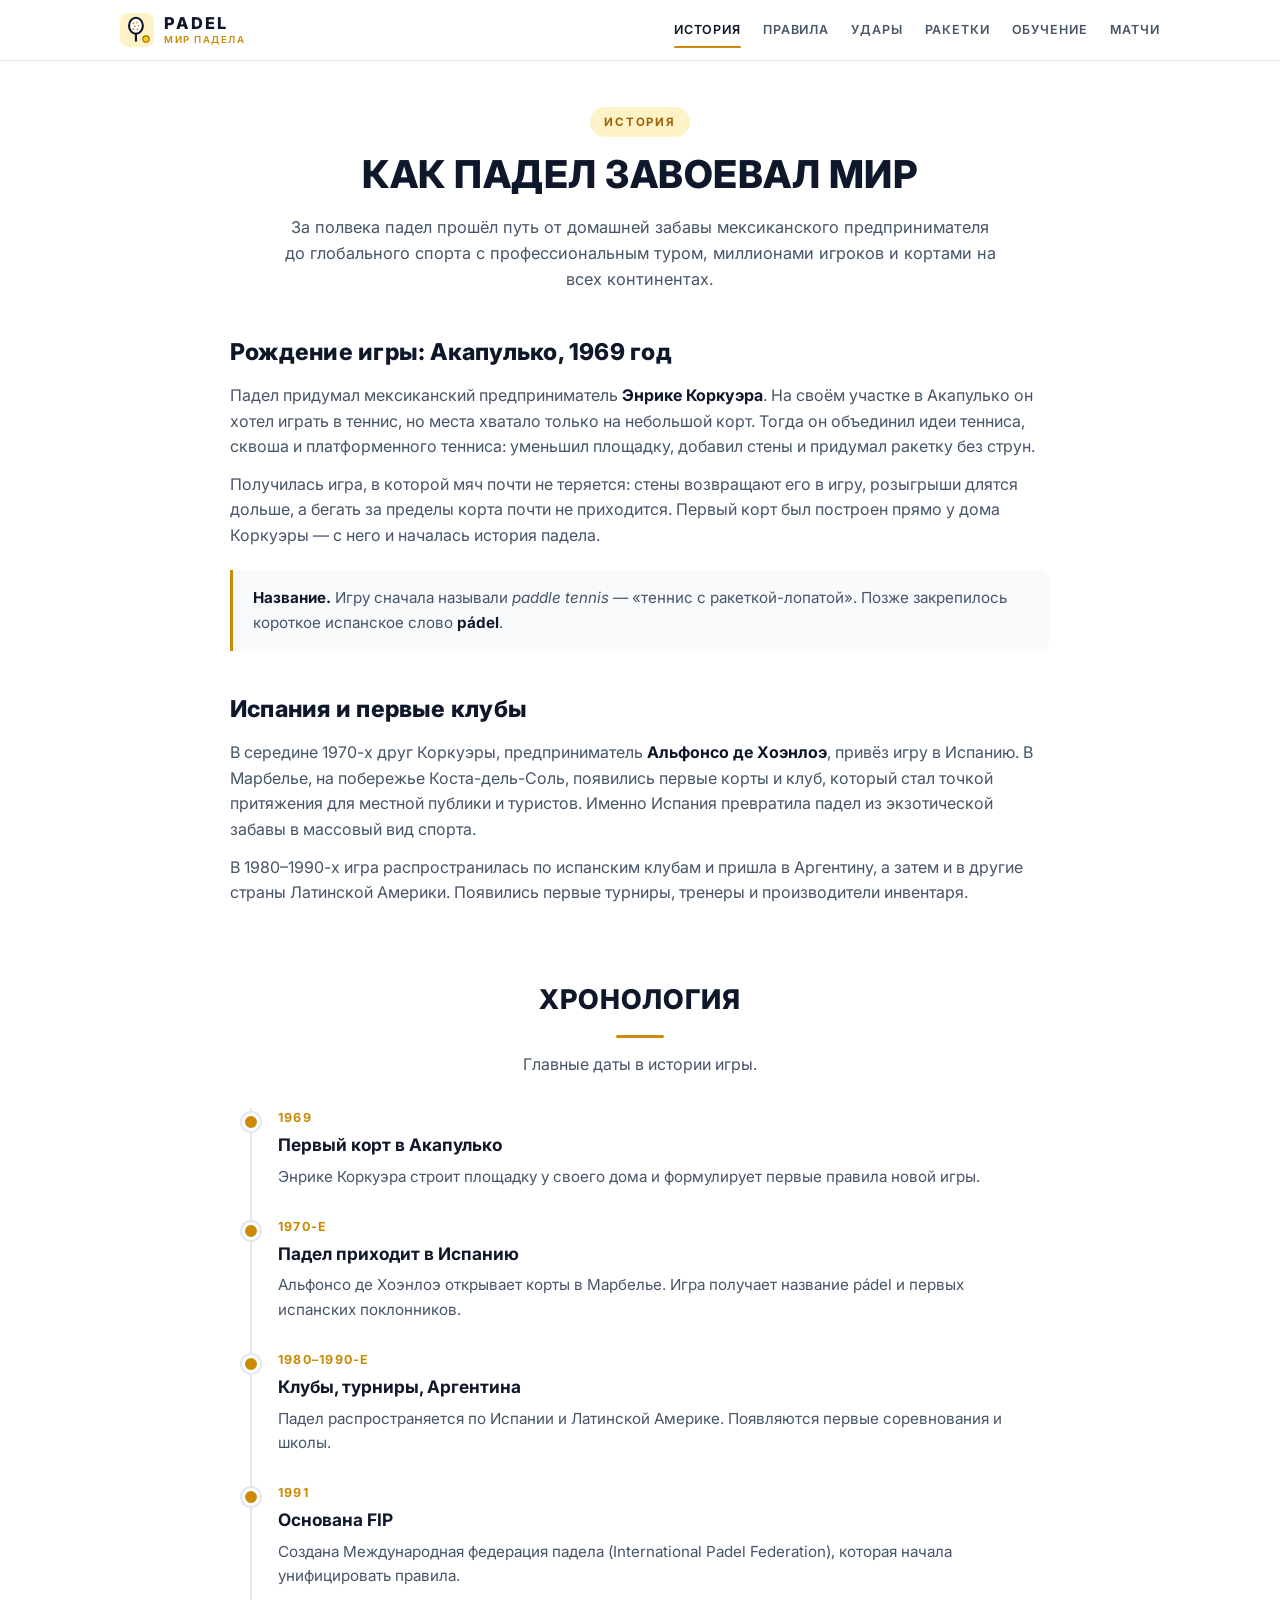
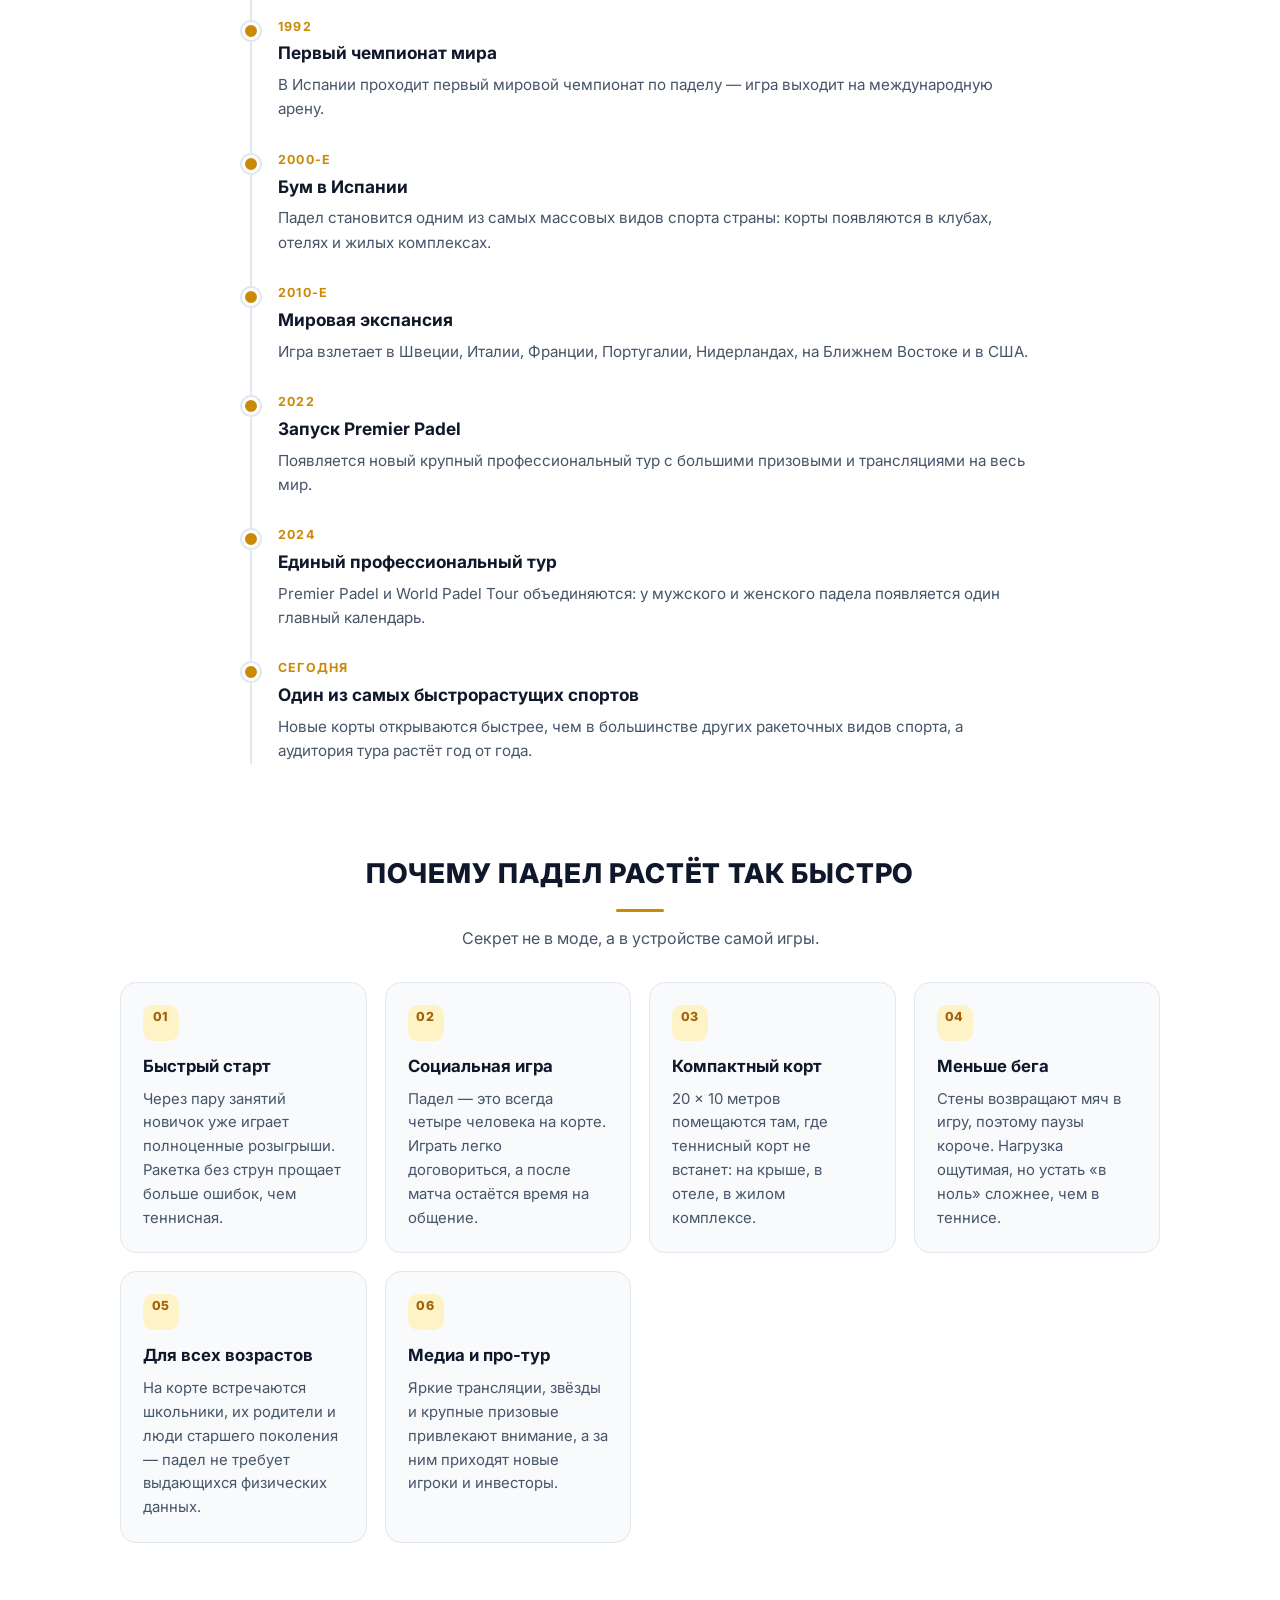
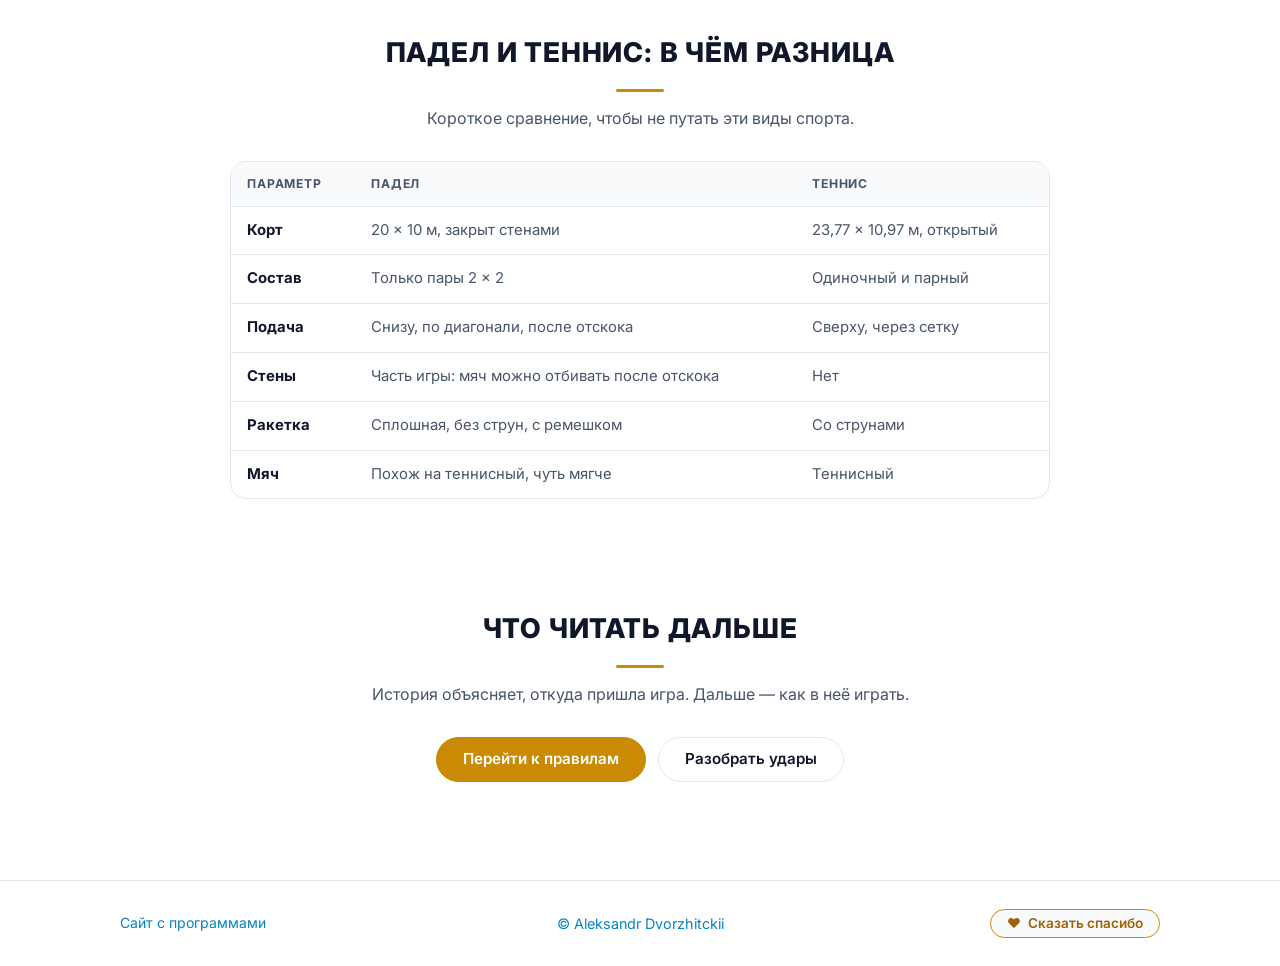
==== commit 9a2d6a0a: "Add rackets section: page, SVG covers, nav links, mobile table hint" ====
--- a/history.html
+++ b/history.html
@@ -29,7 +29,9 @@
       <nav class="nav" aria-label="Основная навигация">
         <a href="history.html" aria-current="page">История</a>
         <a href="rules.html">Правила</a>
-        <a href="strokes.html">Удары</a>
+        <a href="strokes.html">Удары</a>+
+        <a href="rackets.html">Ракетки</a>
         <a href="tutorials.html">Обучение</a>
         <a href="matches.html">Матчи</a>
       </nav>
--- a/assets/css/style.css
+++ b/assets/css/style.css
@@ -550,6 +550,14 @@
   margin-top: 8px;
 }
 
+/* Отступ при переходе по якорям, чтобы заголовок не прятался
+   под липкой шапкой */
+.prose h2,
+.prose h3,
+section[id] {
+  scroll-margin-top: 92px;
+}
+
 .prose h3 {
   margin: 26px 0 8px;
   font-size: 1.1rem;
@@ -652,9 +660,26 @@
 .table-wrap {
   margin: 20px 0;
   overflow-x: auto;
+  -webkit-overflow-scrolling: touch;
+  overscroll-behavior-x: contain;
   background: #ffffff;
   border: 1px solid var(--card-border);
   border-radius: var(--radius);
+}
+
+/* Подсказка «таблица прокручивается» — включает скрипт,
+   только если таблица реально шире экрана */
+.table-hint {
+  display: flex;
+  align-items: center;
+  gap: 6px;
+  margin: -8px 0 18px;
+  color: var(--text-muted);
+  font-size: 0.8rem;
+}
+
+.table-hint[hidden] {
+  display: none;
 }
 
 table {
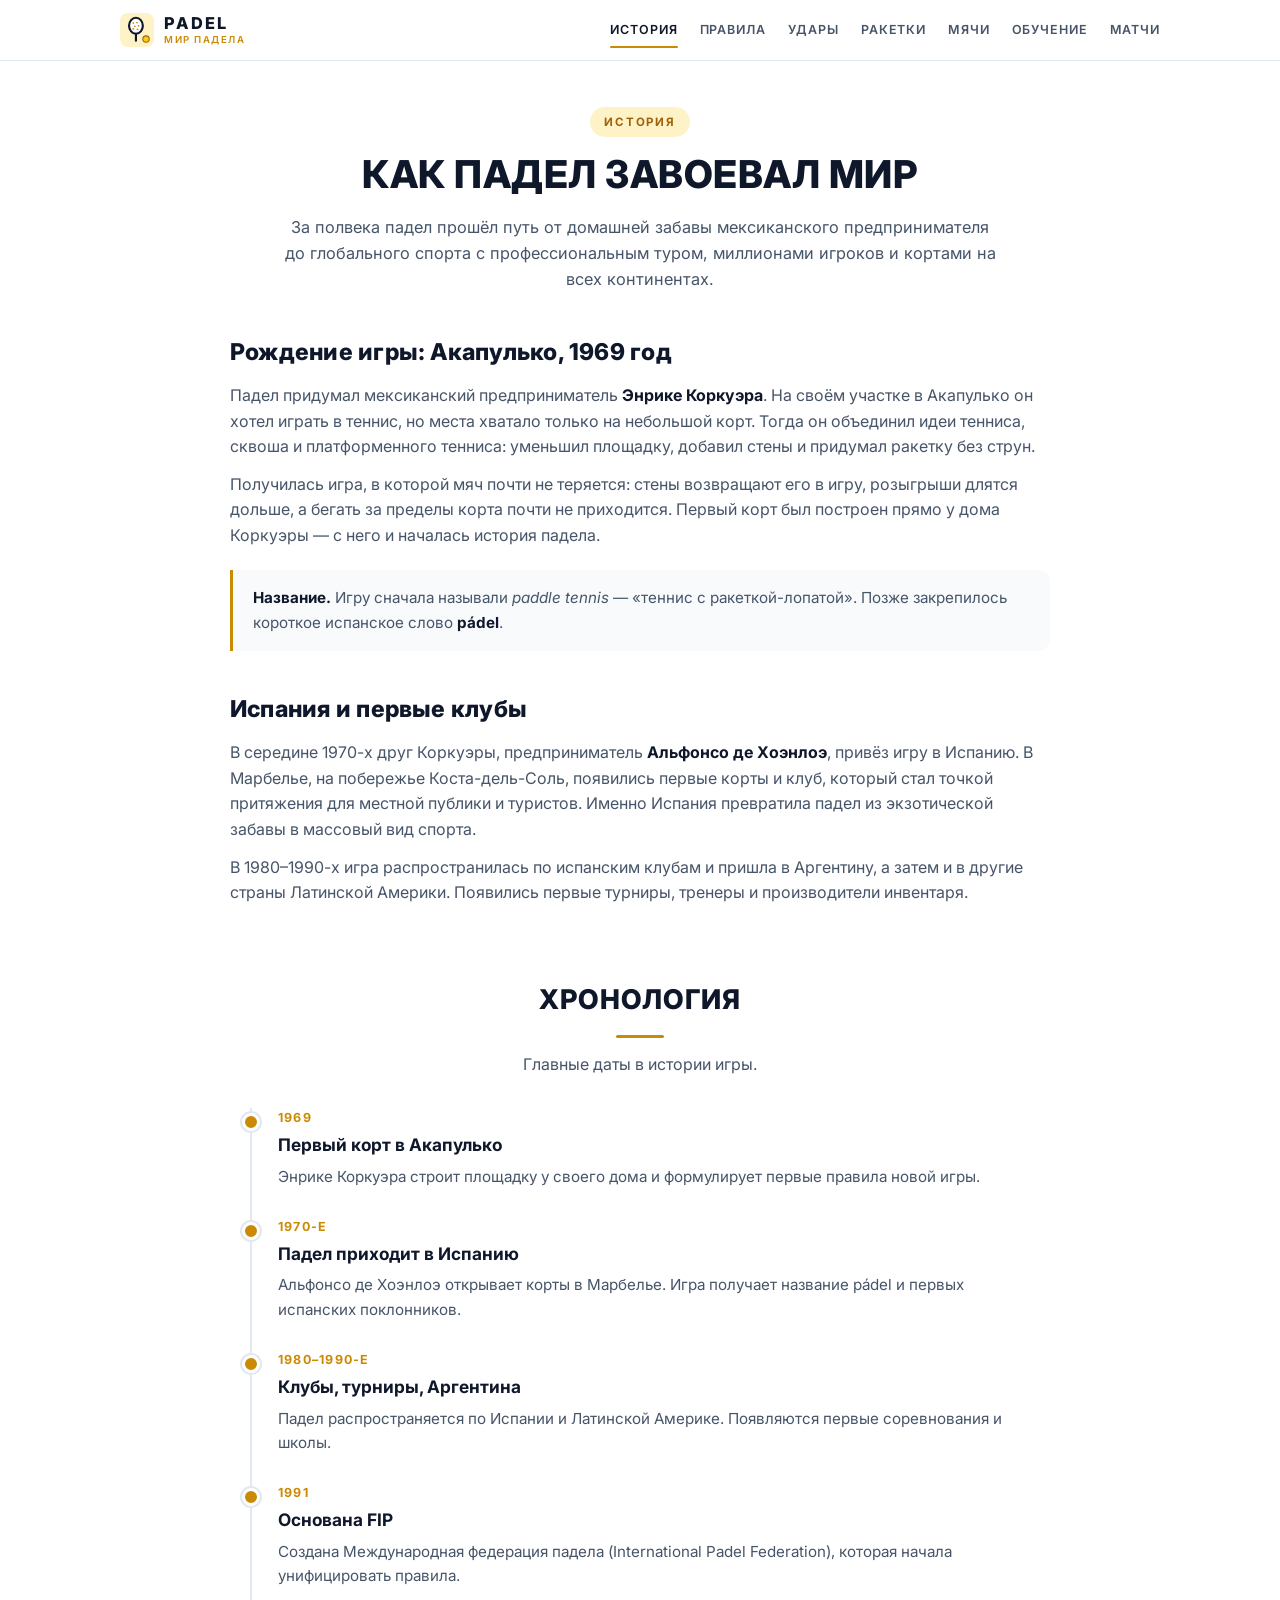
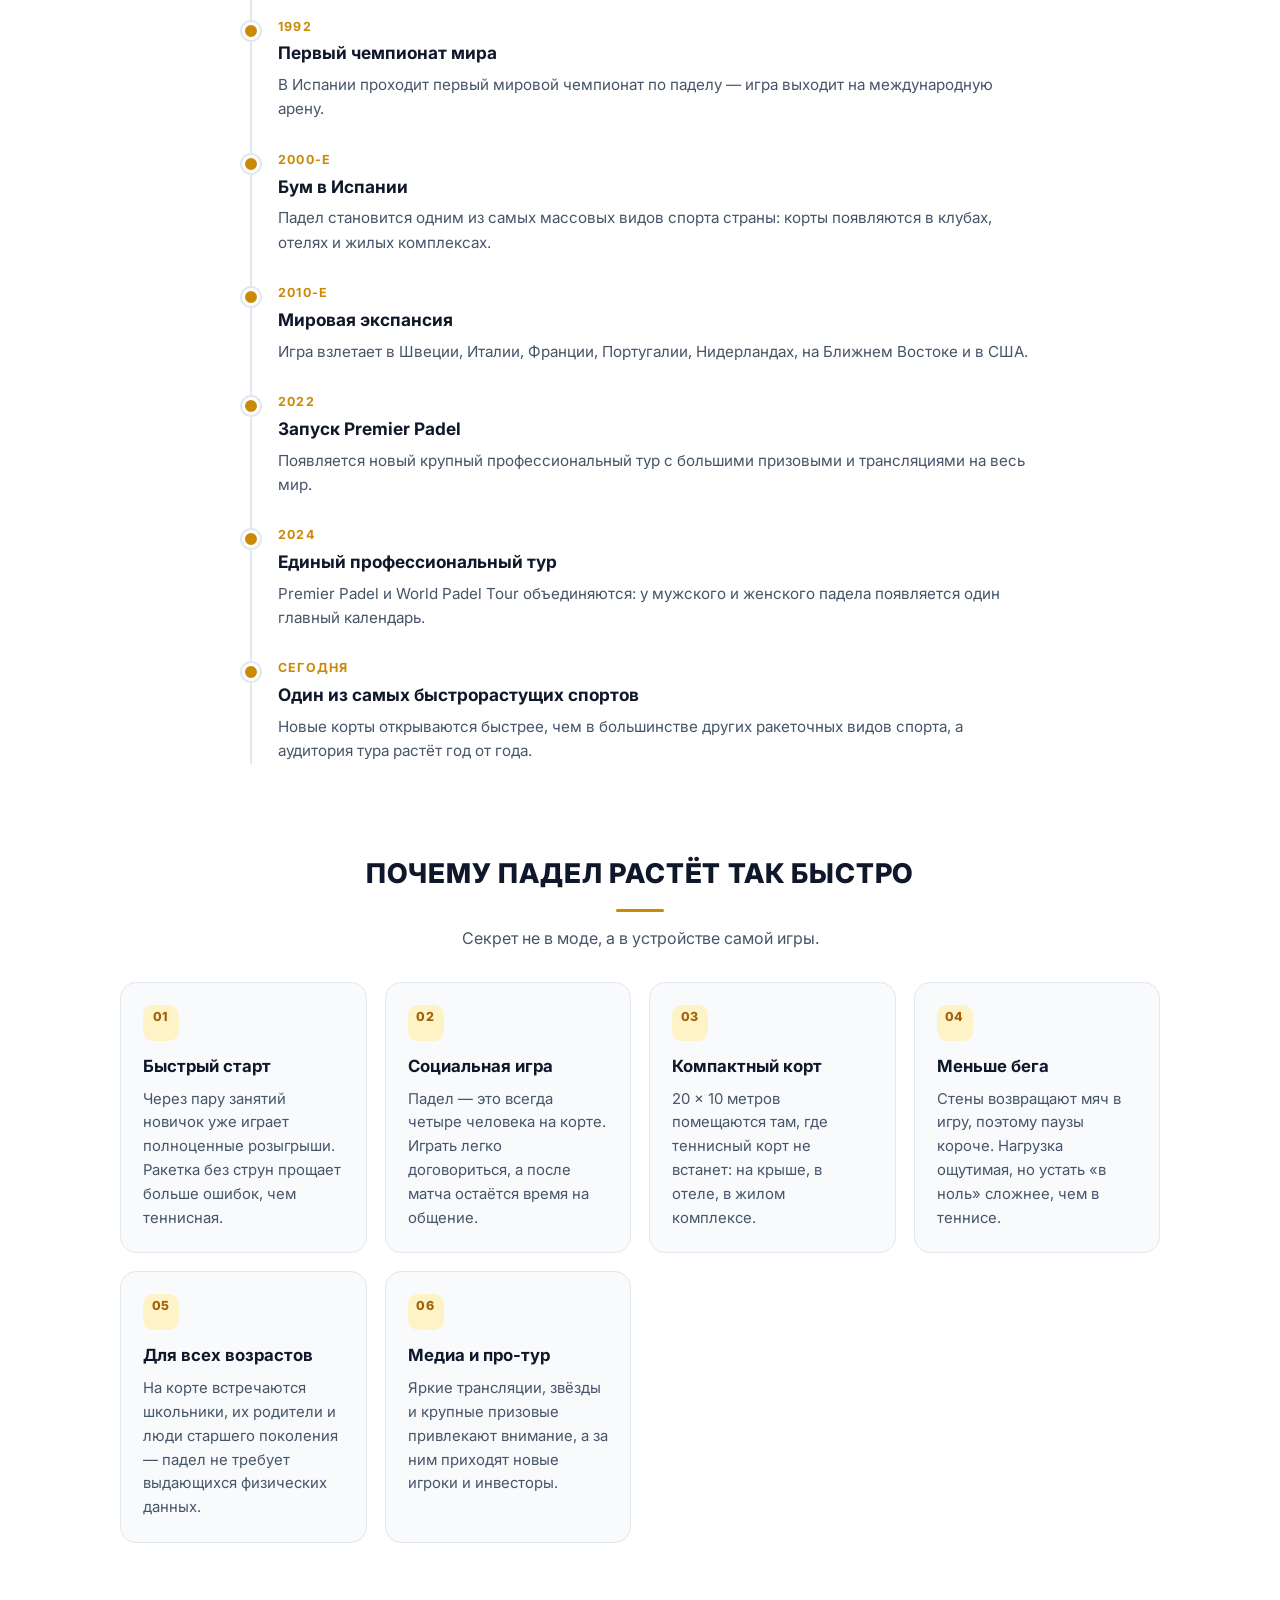
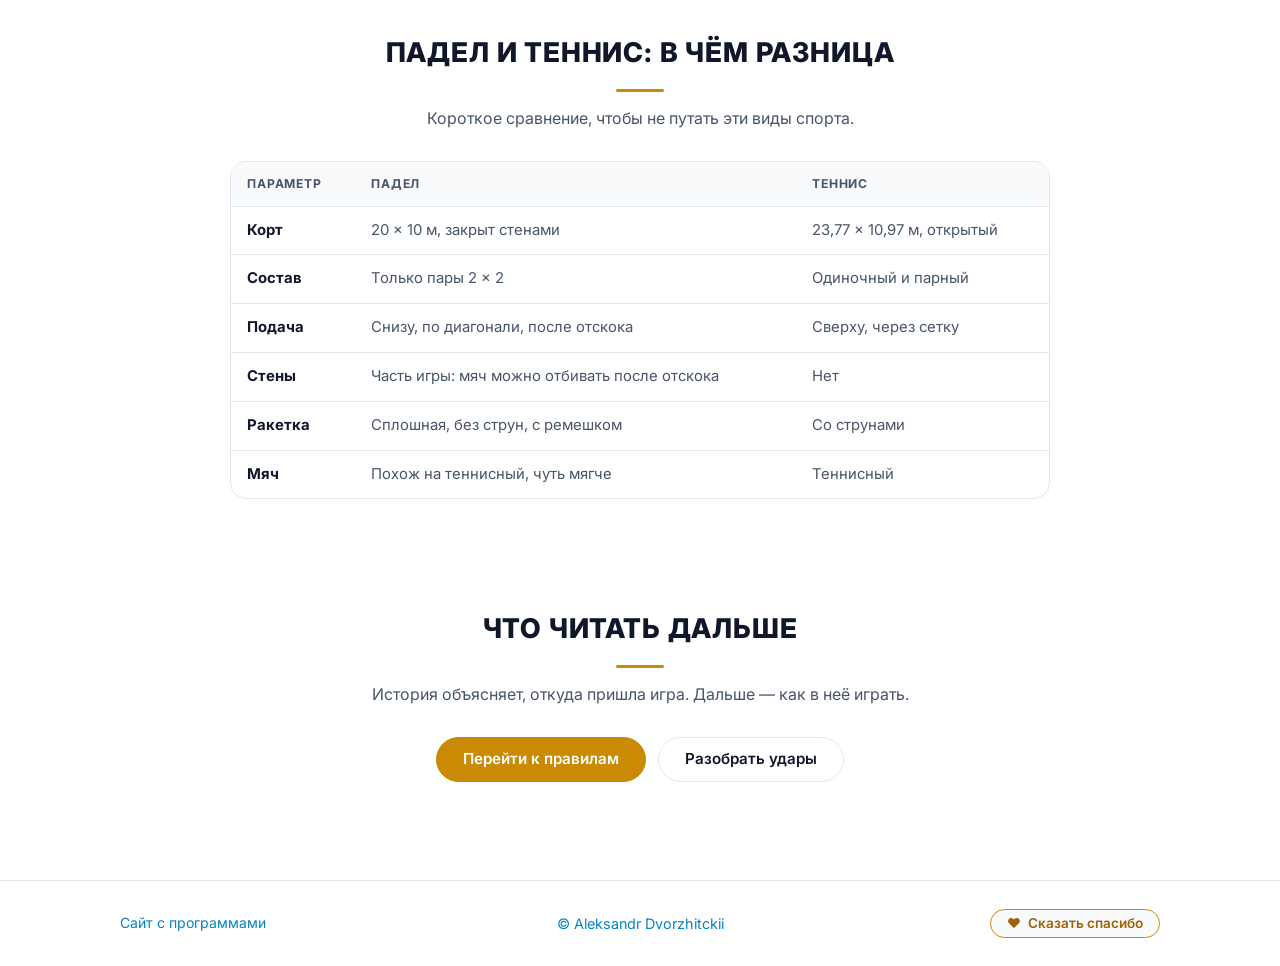
==== commit b8e267bf: "Add balls section: page, comparison SVG, cover and nav links Новая страница balls.html: устройство м" ====
--- a/history.html
+++ b/history.html
@@ -31,7 +31,8 @@
         <a href="rules.html">Правила</a>
         <a href="strokes.html">Удары</a> 
-        <a href="rackets.html">Ракетки</a>
+        <a href="rackets.html">Ракетки</a>
+        <a href="balls.html">Мячи</a>
         <a href="tutorials.html">Обучение</a>
         <a href="matches.html">Матчи</a>
       </nav>
